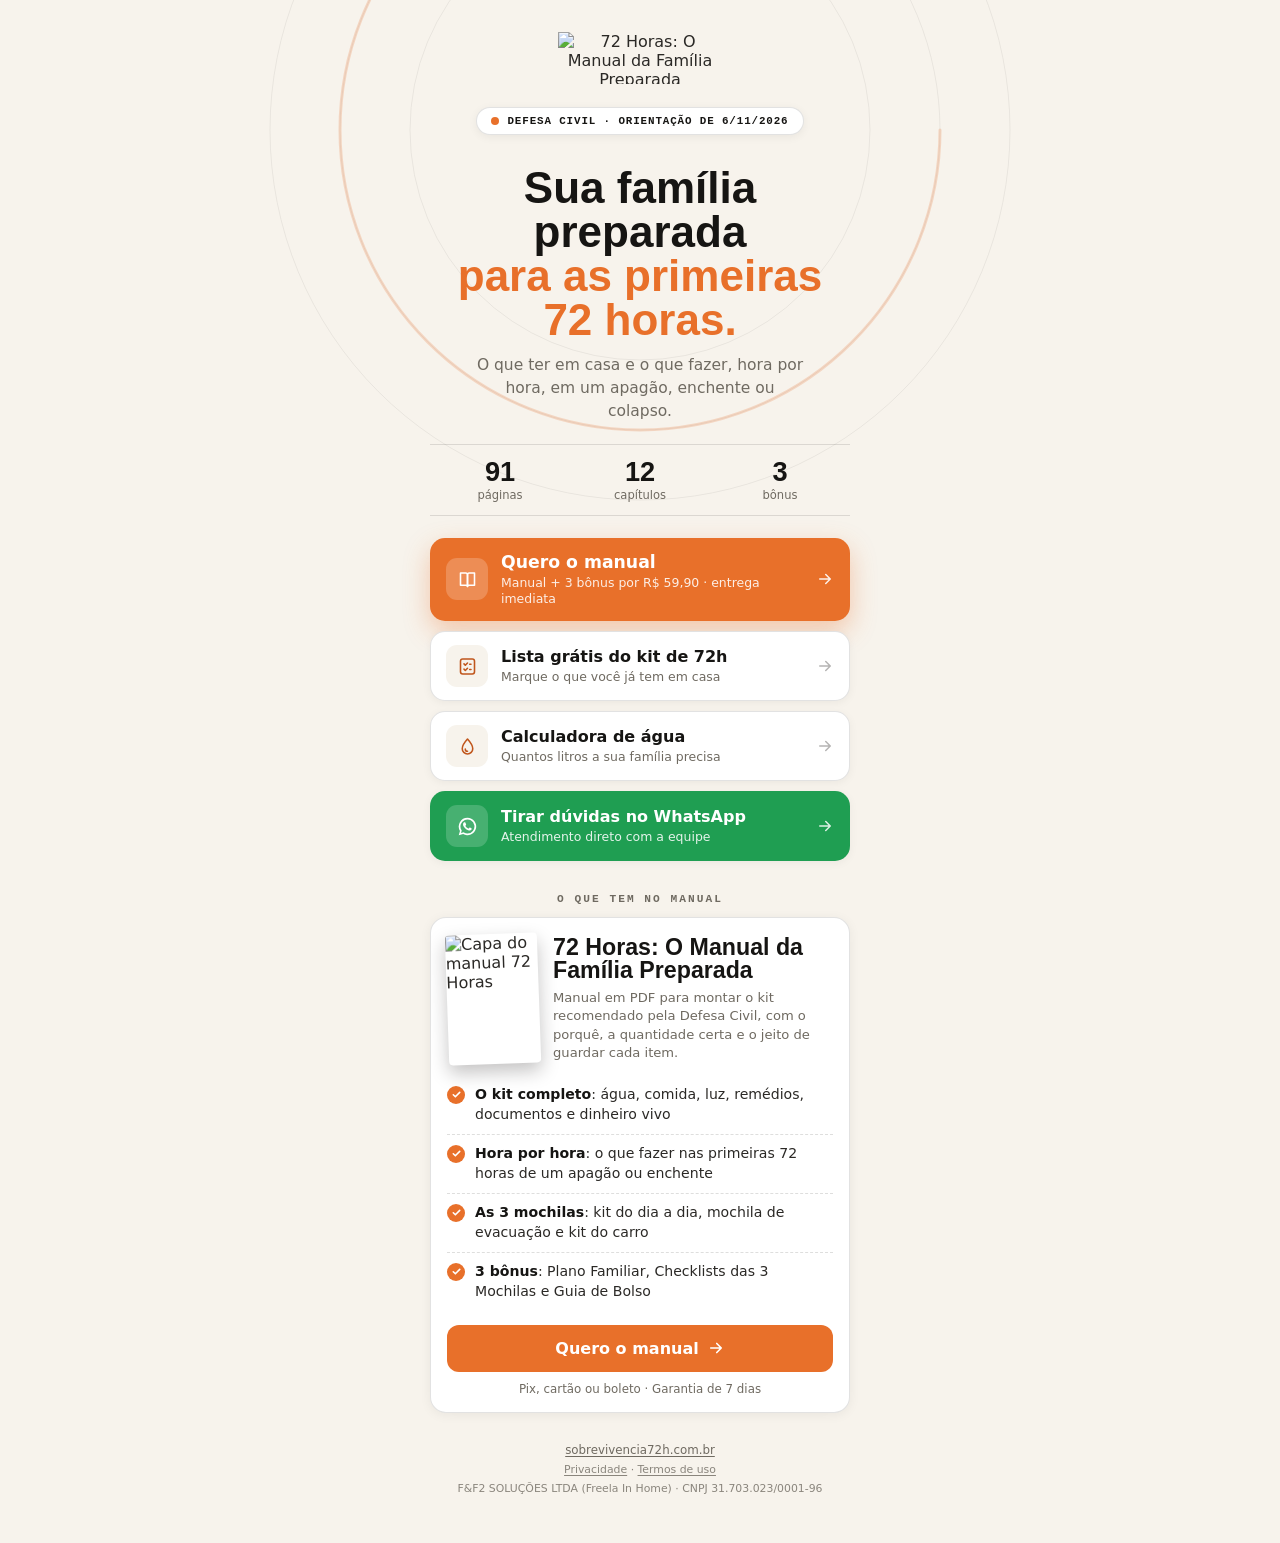
==== link/index.html @ 599320f1 "Atualiza gh-pages com nova pagina /link e assets atualizados" ====
<!doctype html>
<html lang="pt-BR">
<head>
<meta charset="utf-8">
<meta name="viewport" content="width=device-width, initial-scale=1, viewport-fit=cover">
<title>Link · 72 Horas: O Manual da Família Preparada</title>
<meta name="description" content="O manual que ensina sua família a montar o kit de emergência de 72 horas recomendado pela Defesa Civil e o que fazer em cada hora de um apagão ou enchente.">
<!-- noindex: página de destino da bio do Instagram, conteúdo curto e repetido do site.
     Indexar só criaria concorrência com a home. -->
<meta name="robots" content="noindex, follow">
<link rel="canonical" href="https://sobrevivencia72h.com.br/">
<meta name="theme-color" content="#F7F3EC">
<link rel="icon" href="assets/img/logo-icone-fundo.svg" type="image/svg+xml">
<link rel="apple-touch-icon" href="assets/img/icone-512.png">
<meta property="og:type" content="website">
<meta property="og:locale" content="pt_BR">
<meta property="og:title" content="72 Horas · O Manual da Família Preparada">
<meta property="og:description" content="Kit de emergência de 72 horas: o que ter em casa e o que fazer, hora por hora.">
<meta property="og:url" content="https://sobrevivencia72h.com.br/link">
<meta property="og:image" content="https://sobrevivencia72h.com.br/assets/img/og-imagem.png">
<link rel="preload" href="assets/fonts/BigShouldersDisplay-Black.woff2" as="font" type="font/woff2" crossorigin>
<link rel="preload" href="assets/fonts/IBMPlexSans-Regular.woff2" as="font" type="font/woff2" crossorigin>
<style>
@font-face { font-family: 'Big Shoulders Display'; font-weight: 900; font-display: swap; src: url(assets/fonts/BigShouldersDisplay-Black.woff2) format('woff2'); }
@font-face { font-family: 'Big Shoulders Display'; font-weight: 800; font-display: swap; src: url(assets/fonts/BigShouldersDisplay-ExtraBold.woff2) format('woff2'); }
@font-face { font-family: 'IBM Plex Sans'; font-weight: 400; font-display: swap; src: url(assets/fonts/IBMPlexSans-Regular.woff2) format('woff2'); }
@font-face { font-family: 'IBM Plex Sans'; font-weight: 600; font-display: swap; src: url(assets/fonts/IBMPlexSans-SemiBold.woff2) format('woff2'); }
@font-face { font-family: 'IBM Plex Sans'; font-weight: 700; font-display: swap; src: url(assets/fonts/IBMPlexSans-Bold.woff2) format('woff2'); }
@font-face { font-family: 'IBM Plex Mono'; font-weight: 600; font-display: swap; src: url(assets/fonts/IBMPlexMono-SemiBold.woff2) format('woff2'); }
:root {
  --tinta: #161513; --tinta2: #2b2926; --creme: #f7f3ec; --creme2: #eee7db; --branco: #fff;
  --linha: rgba(22,21,19,.12); --muted: #6f6a61; --suave: #a39c90;
  --laranja: #e8702a; --laranja-esc: #c0561c; --wa: #1f9e52;
  --f-tit: 'Big Shoulders Display', 'Arial Narrow', sans-serif;
  --f-txt: 'IBM Plex Sans', system-ui, -apple-system, 'Segoe UI', sans-serif;
  --f-mono: 'IBM Plex Mono', ui-monospace, monospace;
  --ease: cubic-bezier(.22,.61,.36,1);
}
*, *::before, *::after { box-sizing: border-box; }
html { -webkit-text-size-adjust: 100%; }
body { margin: 0; font-family: var(--f-txt); color: var(--tinta2); background: var(--creme); -webkit-font-smoothing: antialiased; overflow-x: hidden; }
img { display: block; max-width: 100%; }
a { color: inherit; text-decoration: none; }
ul { margin: 0; padding: 0; list-style: none; }
:focus-visible { outline: 3px solid var(--laranja); outline-offset: 3px; }

/* ---------- fundo: o anel de 72h do logo, como textura (decorativo) ---------- */
.fundo { position: fixed; inset: 0; z-index: 0; pointer-events: none; overflow: hidden; }
.fundo svg { position: absolute; width: 760px; height: 760px; left: 50%; top: -250px; transform: translateX(-50%); }
.fundo circle { fill: none; stroke: var(--tinta); opacity: .06; }
.fundo .arco { stroke: var(--laranja); opacity: .22; stroke-linecap: round; animation: gira 120s linear infinite; transform-origin: 380px 380px; }
@keyframes gira { to { transform: rotate(360deg); } }

/* ---------- coluna única, pensada para o celular ---------- */
.lk { position: relative; z-index: 1; width: min(100% - 32px, 420px); margin: 0 auto;
  padding: max(32px, env(safe-area-inset-top)) 0 max(40px, env(safe-area-inset-bottom)); }

/* ---------- cabeçalho ---------- */
.lk__head { text-align: center; }
.lk__logo { display: inline-block; }
.lk__logo img { height: 52px; width: auto; margin: 0 auto; }
.lk__selo { display: inline-flex; align-items: center; gap: 8px; margin-top: 18px; padding: 7px 14px; border-radius: 999px;
  background: var(--branco); border: 1px solid var(--linha); box-shadow: 0 2px 10px rgba(22,21,19,.06);
  font-family: var(--f-mono); font-size: .68rem; font-weight: 600; letter-spacing: .08em; text-transform: uppercase; color: var(--tinta); }
.lk__ponto { width: 8px; height: 8px; border-radius: 50%; background: var(--laranja); flex: none; animation: pulso 2s infinite; }
@keyframes pulso { 0% { box-shadow: 0 0 0 0 rgba(232,112,42,.6); } 70% { box-shadow: 0 0 0 9px rgba(232,112,42,0); } 100% { box-shadow: 0 0 0 0 rgba(232,112,42,0); } }
.lk__h1 { margin: 20px 0 0; font-family: var(--f-tit); font-weight: 900; font-size: clamp(2.2rem, 10vw, 2.75rem); line-height: 1; color: var(--tinta); }
.lk__h1 em { font-style: normal; color: var(--laranja); display: block; }
.lk__sub { margin: 12px auto 0; max-width: 34ch; font-size: .97rem; line-height: 1.5; color: var(--muted); }
.lk__nums { display: flex; margin-top: 20px; padding: 13px 0; border-top: 1px solid var(--linha); border-bottom: 1px solid var(--linha); }
.lk__nums li { flex: 1; display: flex; flex-direction: column; gap: 3px; }
.lk__nums b { font-family: var(--f-tit); font-weight: 900; font-size: 1.7rem; line-height: 1; color: var(--tinta); }
.lk__nums span { font-size: .72rem; color: var(--muted); }

/* ---------- contador (prazo real, o mesmo do site) ---------- */
.cd { margin-top: 22px; padding: 14px 16px 16px; border-radius: 16px; background: var(--tinta); color: #d9d2c5; text-align: center;
  box-shadow: 0 10px 28px rgba(22,21,19,.18); }
.cd__t { margin: 0 0 8px; font-family: var(--f-mono); font-size: .7rem; font-weight: 600; letter-spacing: .12em; text-transform: uppercase; color: var(--laranja); }
.cd__nums { display: flex; justify-content: center; align-items: flex-start; gap: 6px; }
.cd__nums span { display: flex; flex-direction: column; align-items: center; min-width: 64px; font-size: .68rem; color: var(--suave); }
.cd__nums b { font-family: var(--f-tit); font-weight: 900; font-size: 2.4rem; line-height: 1; color: var(--creme); font-variant-numeric: tabular-nums; }
.cd__nums i { font-style: normal; font-family: var(--f-tit); font-weight: 900; font-size: 2rem; line-height: 1.05; color: #4a463f; }
.cd__preco { margin: 10px 0 0; padding-top: 10px; border-top: 1px solid #34312c; font-size: .85rem; color: var(--suave); }
.cd__preco strong { font-family: var(--f-tit); font-weight: 900; font-size: 1.5rem; color: var(--creme); vertical-align: -2px; margin-left: 2px; }

/* ---------- botões estilo linktree ---------- */
.lk__links { display: flex; flex-direction: column; gap: 10px; margin-top: 22px; }
.lk__btn { display: flex; align-items: center; gap: 13px; min-height: 68px; padding: 13px 15px; border-radius: 15px;
  background: var(--branco); border: 1px solid var(--linha); box-shadow: 0 2px 10px rgba(22,21,19,.05);
  transition: transform .18s var(--ease), box-shadow .18s var(--ease); -webkit-tap-highlight-color: transparent; }
.lk__btn:hover { transform: translateY(-2px); box-shadow: 0 10px 24px rgba(22,21,19,.1); }
.lk__btn:active { transform: scale(.985); }
.lk__ic { flex: none; display: grid; place-items: center; width: 42px; height: 42px; border-radius: 11px; background: var(--creme); color: var(--laranja-esc); }
.lk__ic svg { width: 21px; height: 21px; fill: none; stroke: currentColor; stroke-width: 1.8; stroke-linecap: round; stroke-linejoin: round; }
.lk__ic .cheio { fill: currentColor; stroke: none; }
.lk__txt { flex: 1; min-width: 0; display: flex; flex-direction: column; gap: 2px; text-align: left; }
.lk__txt b { font-size: 1rem; font-weight: 700; line-height: 1.2; color: var(--tinta); }
.lk__txt small { font-size: .78rem; line-height: 1.3; color: var(--muted); }
.lk__go { flex: none; width: 18px; height: 18px; fill: none; stroke: currentColor; stroke-width: 2; stroke-linecap: round; stroke-linejoin: round; opacity: .35; transition: .18s var(--ease); }
.lk__btn:hover .lk__go { opacity: .9; transform: translateX(2px); }
/* principal: laranja da marca */
.lk__btn--pri { background: var(--laranja); border-color: transparent; box-shadow: 0 10px 26px rgba(232,112,42,.35); }
.lk__btn--pri:hover { background: var(--laranja-esc); box-shadow: 0 14px 30px rgba(192,86,28,.35); }
.lk__btn--pri .lk__ic { background: rgba(255,255,255,.2); color: #fff; }
.lk__btn--pri .lk__txt b { color: #fff; font-size: 1.08rem; }
.lk__btn--pri .lk__txt small { color: rgba(255,255,255,.88); }
.lk__btn--pri .lk__go { color: #fff; opacity: .9; }
/* WhatsApp: verde escurecido para manter contraste com o texto branco */
.lk__btn--wa { background: var(--wa); border-color: transparent; }
.lk__btn--wa .lk__ic { background: rgba(255,255,255,.18); color: #fff; }
.lk__btn--wa .lk__txt b { color: #fff; }
.lk__btn--wa .lk__txt small { color: rgba(255,255,255,.88); }
.lk__btn--wa .lk__go { color: #fff; opacity: .85; }

/* ---------- cartão do manual (resumo do conteúdo) ---------- */
.lk__h2 { margin: 32px 0 0; font-family: var(--f-mono); font-size: .7rem; font-weight: 600; letter-spacing: .18em; text-transform: uppercase; color: var(--muted); text-align: center; }
.card { margin-top: 12px; overflow: hidden; border-radius: 16px; background: var(--branco); border: 1px solid var(--linha); box-shadow: 0 2px 12px rgba(22,21,19,.06); }
.card__topo { display: flex; gap: 14px; align-items: center; padding: 16px 16px 4px; }
.card__capa { flex: none; width: 92px; height: auto; aspect-ratio: 480 / 678; border-radius: 4px; box-shadow: 0 8px 18px rgba(22,21,19,.25); transform: rotate(-2deg); }
.card__t { margin: 0; font-family: var(--f-tit); font-weight: 900; font-size: 1.45rem; line-height: 1.02; color: var(--tinta); }
.card__s { margin: 6px 0 0; font-size: .82rem; line-height: 1.4; color: var(--muted); }
.card__lista { padding: 8px 16px 4px; }
.card__lista li { display: flex; gap: 10px; align-items: flex-start; padding: 9px 0; border-top: 1px dashed rgba(22,21,19,.14); font-size: .88rem; line-height: 1.42; }
.card__lista li:first-child { border-top: 0; }
.card__lista li::before { content: ''; flex: none; width: 18px; height: 18px; margin-top: 1px; border-radius: 50%; background: var(--laranja)
  url("data:image/svg+xml,%3Csvg xmlns='http://www.w3.org/2000/svg' viewBox='0 0 24 24' fill='none' stroke='white' stroke-width='3.5' stroke-linecap='round' stroke-linejoin='round'%3E%3Cpath d='M5 12.5l4.5 4.5L19 7.5'/%3E%3C/svg%3E") center / 11px no-repeat; }
.card__lista strong { color: var(--tinta); }
.card__go { display: flex; align-items: center; justify-content: center; gap: 8px; margin: 10px 16px 16px; padding: 14px; border-radius: 12px;
  background: var(--laranja); color: #fff; font-weight: 700; font-size: 1rem; transition: background .18s var(--ease); }
.card__go:hover { background: var(--laranja-esc); }
.card__go svg { width: 18px; height: 18px; fill: none; stroke: currentColor; stroke-width: 2.2; stroke-linecap: round; stroke-linejoin: round; }
.card__garantia { margin: -6px 16px 16px; text-align: center; font-size: .74rem; color: var(--muted); }

/* ---------- rodapé ---------- */
.lk__foot { margin-top: 30px; text-align: center; font-size: .74rem; color: var(--muted); }
.lk__foot p { margin: 0 0 6px; }
.lk__foot a { text-decoration: underline; text-underline-offset: 2px; }
.lk__foot .sm { opacity: .8; font-size: .68rem; }

@media (prefers-reduced-motion: reduce) {
  .fundo .arco, .lk__ponto { animation: none; }
  .lk__btn, .lk__go { transition: none; }
  .lk__btn:hover { transform: none; }
}
</style>
</head>
<body>

<div class="fundo" aria-hidden="true">
  <svg viewBox="0 0 760 760">
    <circle cx="380" cy="380" r="370" stroke-width="1"/>
    <circle cx="380" cy="380" r="300" stroke-width="1"/>
    <circle cx="380" cy="380" r="230" stroke-width="1"/>
    <circle class="arco" cx="380" cy="380" r="300" stroke-width="3" stroke-dasharray="1414 471"/>
  </svg>
</div>

<main class="lk">

  <header class="lk__head">
    <a class="lk__logo" href="./?utm_source=instagram&amp;utm_medium=bio&amp;utm_campaign=link" aria-label="72 Horas, página inicial">
      <img src="assets/img/logo-horizontal-claro.svg" alt="72 Horas: O Manual da Família Preparada" width="379" height="120">
    </a>
    <br>
    <p class="lk__selo"><span class="lk__ponto"></span>Defesa Civil · orientação de 6/11/2026</p>
    <h1 class="lk__h1">Sua família preparada <em>para as primeiras 72 horas.</em></h1>
    <p class="lk__sub">O que ter em casa e o que fazer, hora por hora, em um apagão, enchente ou colapso.</p>
    <ul class="lk__nums">
      <li><b>91</b><span>páginas</span></li>
      <li><b>12</b><span>capítulos</span></li>
      <li><b>3</b><span>bônus</span></li>
    </ul>
  </header>

  <div class="cd" id="contador" hidden>
    <p class="cd__t">O preço de lançamento termina em</p>
    <div class="cd__nums" role="timer" aria-live="off">
      <span><b id="cd-h">72</b>horas</span><i>:</i><span><b id="cd-m">00</b>min</span><i>:</i><span><b id="cd-s">00</b>seg</span>
    </div>
    <p class="cd__preco"><span id="preco-de">de <s>R$ 59,90</s> por</span> R$ <strong data-preco>39,90</strong></p>
  </div>

  <nav class="lk__links" aria-label="Links">
    <a class="lk__btn lk__btn--pri" href="./?utm_source=instagram&amp;utm_medium=bio&amp;utm_campaign=link#oferta">
      <span class="lk__ic" aria-hidden="true"><svg viewBox="0 0 24 24"><path d="M4 4.5h6a2 2 0 0 1 2 2V20a1.5 1.5 0 0 0-1.5-1.5H4z"/><path d="M20 4.5h-6a2 2 0 0 0-2 2V20a1.5 1.5 0 0 1 1.5-1.5H20z"/></svg></span>
      <span class="lk__txt"><b>Quero o manual</b><small>Manual + 3 bônus por R$ <span data-preco>39,90</span> · entrega imediata</small></span>
      <svg class="lk__go" viewBox="0 0 24 24" aria-hidden="true"><path d="M5 12h14M13 6l6 6-6 6"/></svg>
    </a>

    <a class="lk__btn" href="./?utm_source=instagram&amp;utm_medium=bio&amp;utm_campaign=link#lista">
      <span class="lk__ic" aria-hidden="true"><svg viewBox="0 0 24 24"><rect x="4" y="3.5" width="16" height="17" rx="2.5"/><path d="m8 9 1.5 1.5L12 8M8 15l1.5 1.5L12 14M14.5 9.5H16M14.5 15.5H16"/></svg></span>
      <span class="lk__txt"><b>Lista grátis do kit de 72h</b><small>Marque o que você já tem em casa</small></span>
      <svg class="lk__go" viewBox="0 0 24 24" aria-hidden="true"><path d="M5 12h14M13 6l6 6-6 6"/></svg>
    </a>

    <a class="lk__btn" href="./?utm_source=instagram&amp;utm_medium=bio&amp;utm_campaign=link#agua">
      <span class="lk__ic" aria-hidden="true"><svg viewBox="0 0 24 24"><path d="M12 3.5s-6 6.6-6 11a6 6 0 0 0 12 0c0-4.4-6-11-6-11Z"/><path d="M9.5 15a2.5 2.5 0 0 0 2.5 2.5"/></svg></span>
      <span class="lk__txt"><b>Calculadora de água</b><small>Quantos litros a sua família precisa</small></span>
      <svg class="lk__go" viewBox="0 0 24 24" aria-hidden="true"><path d="M5 12h14M13 6l6 6-6 6"/></svg>
    </a>

    <a class="lk__btn lk__btn--wa" href="https://wa.me/5548991657775?text=Ol%C3%A1!%20Vim%20pelo%20Instagram%20e%20tenho%20uma%20d%C3%BAvida%20sobre%20o%20manual%2072%20Horas." target="_blank" rel="noopener">
      <span class="lk__ic" aria-hidden="true"><svg viewBox="0 0 24 24"><path class="cheio" d="M12 2a10 10 0 0 0-8.6 15.1L2 22l5-1.3A10 10 0 1 0 12 2Zm0 18a8 8 0 0 1-4.1-1.1l-.3-.2-3 .8.8-2.9-.2-.3A8 8 0 1 1 12 20Zm4.4-6c-.2-.1-1.4-.7-1.6-.8-.2-.1-.4-.1-.6.1l-.8 1c-.1.2-.3.2-.5.1a6.5 6.5 0 0 1-1.9-1.2 7.3 7.3 0 0 1-1.4-1.7c-.1-.2 0-.4.1-.5l.4-.5c.1-.2.2-.3.3-.5 0-.2 0-.3 0-.5l-.8-1.9c-.2-.5-.4-.4-.6-.4h-.5c-.2 0-.5.1-.7.3-.2.3-.9.9-.9 2.1 0 1.2.9 2.4 1 2.6.1.2 1.7 2.7 4.2 3.8.6.3 1 .4 1.4.5.6.2 1.1.2 1.5.1.5-.1 1.4-.6 1.6-1.1.2-.6.2-1 .1-1.1Z"/></svg></span>
      <span class="lk__txt"><b>Tirar dúvidas no WhatsApp</b><small>Atendimento direto com a equipe</small></span>
      <svg class="lk__go" viewBox="0 0 24 24" aria-hidden="true"><path d="M5 12h14M13 6l6 6-6 6"/></svg>
    </a>
  </nav>

  <h2 class="lk__h2">O que tem no manual</h2>
  <section class="card" aria-label="Resumo do manual">
    <div class="card__topo">
      <img class="card__capa" src="assets/img/manual-capa-p.webp" alt="Capa do manual 72 Horas" width="480" height="678" loading="lazy">
      <div>
        <p class="card__t">72 Horas: O Manual da Família Preparada</p>
        <p class="card__s">Manual em PDF para montar o kit recomendado pela Defesa Civil, com o porquê, a quantidade certa e o jeito de guardar cada item.</p>
      </div>
    </div>
    <ul class="card__lista">
      <li><span><strong>O kit completo</strong>: água, comida, luz, remédios, documentos e dinheiro vivo</span></li>
      <li><span><strong>Hora por hora</strong>: o que fazer nas primeiras 72 horas de um apagão ou enchente</span></li>
      <li><span><strong>As 3 mochilas</strong>: kit do dia a dia, mochila de evacuação e kit do carro</span></li>
      <li><span><strong>3 bônus</strong>: Plano Familiar, Checklists das 3 Mochilas e Guia de Bolso</span></li>
    </ul>
    <a class="card__go" href="./?utm_source=instagram&amp;utm_medium=bio&amp;utm_campaign=link-card#oferta">
      Quero o manual
      <svg viewBox="0 0 24 24" aria-hidden="true"><path d="M5 12h14M13 6l6 6-6 6"/></svg>
    </a>
    <p class="card__garantia">Pix, cartão ou boleto · Garantia de 7 dias</p>
  </section>

  <footer class="lk__foot">
    <p><a href="./?utm_source=instagram&amp;utm_medium=bio&amp;utm_campaign=link">sobrevivencia72h.com.br</a></p>
    <p class="sm"><a href="politica-de-privacidade.html">Privacidade</a> · <a href="termos-de-uso.html">Termos de uso</a></p>
    <p class="sm">F&amp;F2 SOLUÇÕES LTDA (Freela In Home) · CNPJ 31.703.023/0001-96</p>
  </footer>
</main>

<script>
/* Mesmo prazo real do site: preço e fim da oferta vêm de api/oferta.php. */
(function () {
  'use strict';
  var box = document.getElementById('contador');
  function preco(v) {
    Array.prototype.forEach.call(document.querySelectorAll('[data-preco]'), function (el) { el.textContent = v; });
    document.getElementById('preco-de').hidden = v === '59,90';
  }
  function dois(n) { return String(n).padStart(2, '0'); }
  fetch('api/oferta.php', { cache: 'no-store' })
    .then(function (r) { if (!r.ok) throw 0; return r.json(); })
    .then(function (d) {
      preco(String(d.preco).replace('.', ','));
      if (!d.fim) return;
      var fim = d.fim * 1000;
      var ajuste = d.agora ? d.agora * 1000 - Date.now() : 0; /* corrige relógio errado do celular */
      box.hidden = false;
      (function tick() {
        var resta = fim - (Date.now() + ajuste);
        if (resta <= 0) { box.hidden = true; preco('59,90'); return; }
        document.getElementById('cd-h').textContent = dois(Math.floor(resta / 3600000));
        document.getElementById('cd-m').textContent = dois(Math.floor(resta % 3600000 / 60000));
        document.getElementById('cd-s').textContent = dois(Math.floor(resta % 60000 / 1000));
        setTimeout(tick, 1000);
      })();
    })
    .catch(function () { /* sem PHP (prévia): mantém o preço do HTML e o contador escondido */ });
})();
</script>
</body>
</html>
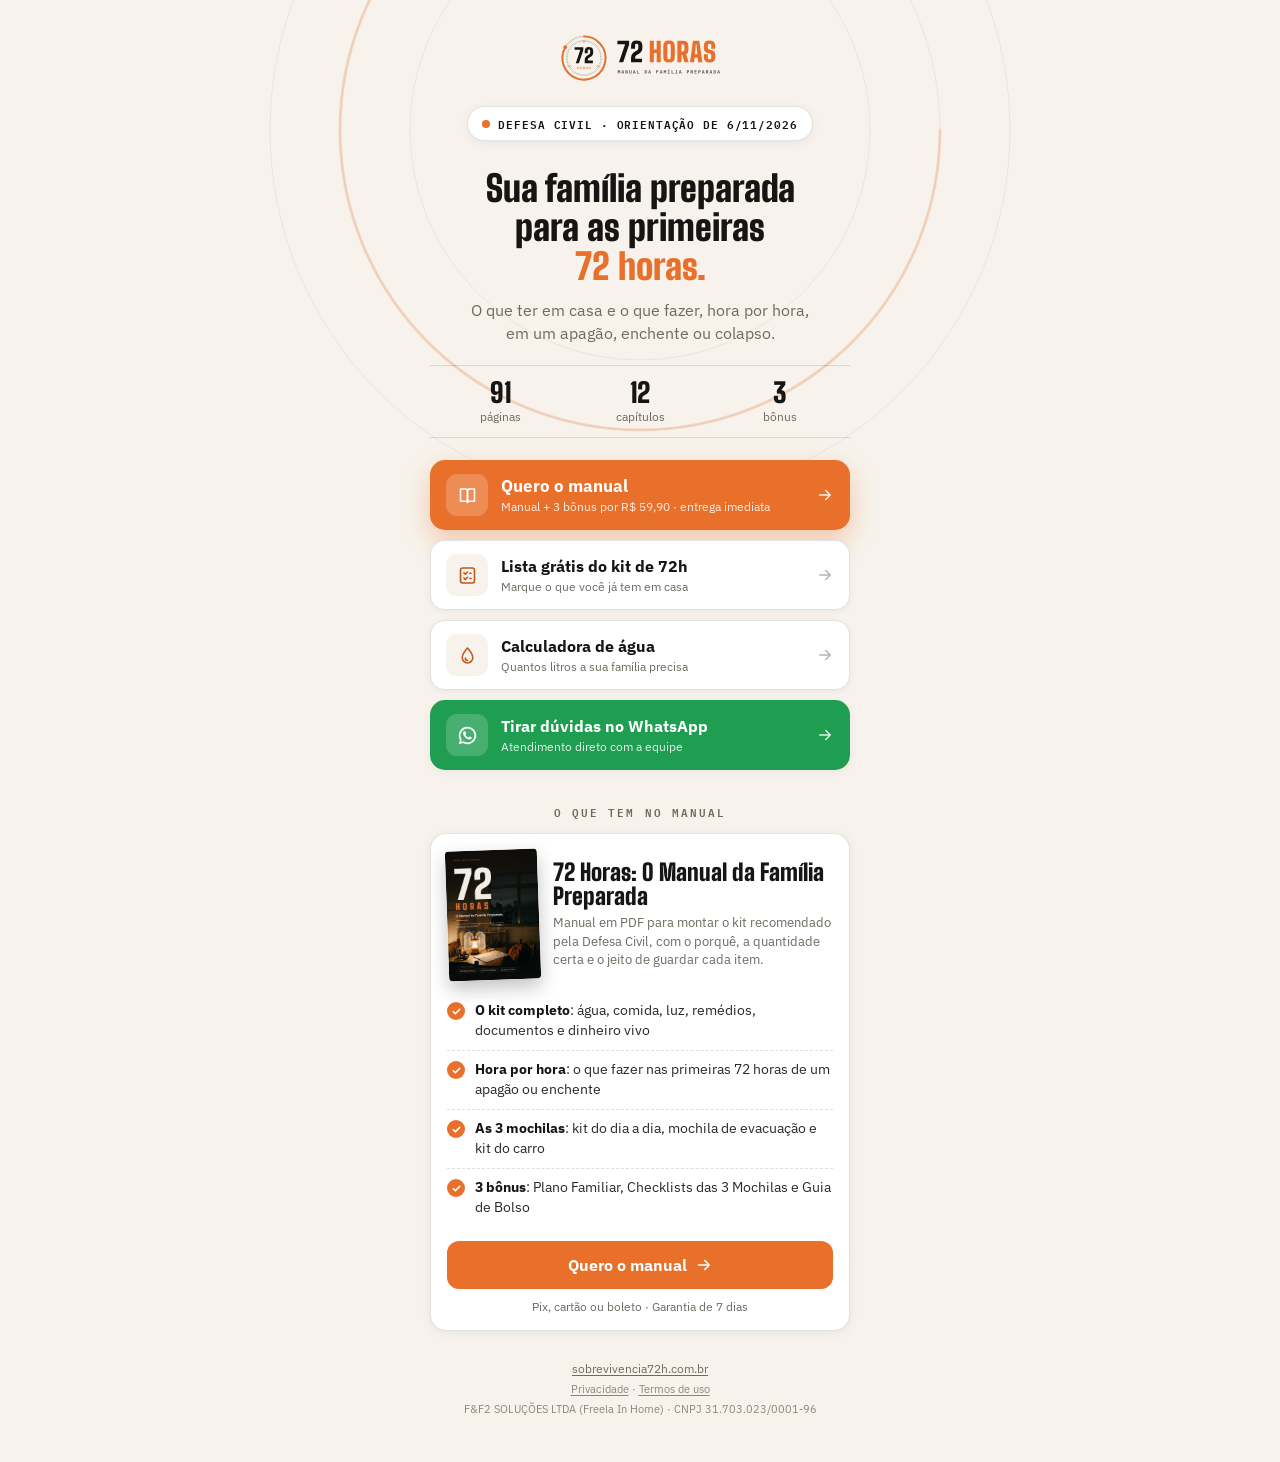
==== commit 1d22a36d: "Ajusta titulo para 3 linhas e corrige caminhos de assets em /link" ====
--- a/link/index.html
+++ b/link/index.html
@@ -10,23 +10,23 @@
 <meta name="robots" content="noindex, follow">
 <link rel="canonical" href="https://sobrevivencia72h.com.br/">
 <meta name="theme-color" content="#F7F3EC">
-<link rel="icon" href="assets/img/logo-icone-fundo.svg" type="image/svg+xml">
-<link rel="apple-touch-icon" href="assets/img/icone-512.png">
+<link rel="icon" href="../assets/img/logo-icone-fundo.svg" type="image/svg+xml">
+<link rel="apple-touch-icon" href="../assets/img/icone-512.png">
 <meta property="og:type" content="website">
 <meta property="og:locale" content="pt_BR">
 <meta property="og:title" content="72 Horas · O Manual da Família Preparada">
 <meta property="og:description" content="Kit de emergência de 72 horas: o que ter em casa e o que fazer, hora por hora.">
 <meta property="og:url" content="https://sobrevivencia72h.com.br/link">
 <meta property="og:image" content="https://sobrevivencia72h.com.br/assets/img/og-imagem.png">
-<link rel="preload" href="assets/fonts/BigShouldersDisplay-Black.woff2" as="font" type="font/woff2" crossorigin>
-<link rel="preload" href="assets/fonts/IBMPlexSans-Regular.woff2" as="font" type="font/woff2" crossorigin>
+<link rel="preload" href="../assets/fonts/BigShouldersDisplay-Black.woff2" as="font" type="font/woff2" crossorigin>
+<link rel="preload" href="../assets/fonts/IBMPlexSans-Regular.woff2" as="font" type="font/woff2" crossorigin>
 <style>
-@font-face { font-family: 'Big Shoulders Display'; font-weight: 900; font-display: swap; src: url(assets/fonts/BigShouldersDisplay-Black.woff2) format('woff2'); }
-@font-face { font-family: 'Big Shoulders Display'; font-weight: 800; font-display: swap; src: url(assets/fonts/BigShouldersDisplay-ExtraBold.woff2) format('woff2'); }
-@font-face { font-family: 'IBM Plex Sans'; font-weight: 400; font-display: swap; src: url(assets/fonts/IBMPlexSans-Regular.woff2) format('woff2'); }
-@font-face { font-family: 'IBM Plex Sans'; font-weight: 600; font-display: swap; src: url(assets/fonts/IBMPlexSans-SemiBold.woff2) format('woff2'); }
-@font-face { font-family: 'IBM Plex Sans'; font-weight: 700; font-display: swap; src: url(assets/fonts/IBMPlexSans-Bold.woff2) format('woff2'); }
-@font-face { font-family: 'IBM Plex Mono'; font-weight: 600; font-display: swap; src: url(assets/fonts/IBMPlexMono-SemiBold.woff2) format('woff2'); }
+@font-face { font-family: 'Big Shoulders Display'; font-weight: 900; font-display: swap; src: url(../assets/fonts/BigShouldersDisplay-Black.woff2) format('woff2'); }
+@font-face { font-family: 'Big Shoulders Display'; font-weight: 800; font-display: swap; src: url(../assets/fonts/BigShouldersDisplay-ExtraBold.woff2) format('woff2'); }
+@font-face { font-family: 'IBM Plex Sans'; font-weight: 400; font-display: swap; src: url(../assets/fonts/IBMPlexSans-Regular.woff2) format('woff2'); }
+@font-face { font-family: 'IBM Plex Sans'; font-weight: 600; font-display: swap; src: url(../assets/fonts/IBMPlexSans-SemiBold.woff2) format('woff2'); }
+@font-face { font-family: 'IBM Plex Sans'; font-weight: 700; font-display: swap; src: url(../assets/fonts/IBMPlexSans-Bold.woff2) format('woff2'); }
+@font-face { font-family: 'IBM Plex Mono'; font-weight: 600; font-display: swap; src: url(../assets/fonts/IBMPlexMono-SemiBold.woff2) format('woff2'); }
 :root {
   --tinta: #161513; --tinta2: #2b2926; --creme: #f7f3ec; --creme2: #eee7db; --branco: #fff;
   --linha: rgba(22,21,19,.12); --muted: #6f6a61; --suave: #a39c90;
@@ -64,7 +64,8 @@
   font-family: var(--f-mono); font-size: .68rem; font-weight: 600; letter-spacing: .08em; text-transform: uppercase; color: var(--tinta); }
 .lk__ponto { width: 8px; height: 8px; border-radius: 50%; background: var(--laranja); flex: none; animation: pulso 2s infinite; }
 @keyframes pulso { 0% { box-shadow: 0 0 0 0 rgba(232,112,42,.6); } 70% { box-shadow: 0 0 0 9px rgba(232,112,42,0); } 100% { box-shadow: 0 0 0 0 rgba(232,112,42,0); } }
-.lk__h1 { margin: 20px 0 0; font-family: var(--f-tit); font-weight: 900; font-size: clamp(2.2rem, 10vw, 2.75rem); line-height: 1; color: var(--tinta); }
+.lk__h1 { margin: 18px 0 0; font-family: var(--f-tit); font-weight: 900; font-size: clamp(1.8rem, 7.6vw, 2.25rem); line-height: 1.08; color: var(--tinta); }
+.lk__h1 span { display: block; }
 .lk__h1 em { font-style: normal; color: var(--laranja); display: block; }
 .lk__sub { margin: 12px auto 0; max-width: 34ch; font-size: .97rem; line-height: 1.5; color: var(--muted); }
 .lk__nums { display: flex; margin-top: 20px; padding: 13px 0; border-top: 1px solid var(--linha); border-bottom: 1px solid var(--linha); }
@@ -159,11 +160,15 @@
 
   <header class="lk__head">
     <a class="lk__logo" href="./?utm_source=instagram&amp;utm_medium=bio&amp;utm_campaign=link" aria-label="72 Horas, página inicial">
-      <img src="assets/img/logo-horizontal-claro.svg" alt="72 Horas: O Manual da Família Preparada" width="379" height="120">
+      <img src="../assets/img/logo-horizontal-claro.svg" alt="72 Horas: O Manual da Família Preparada" width="379" height="120">
     </a>
     <br>
     <p class="lk__selo"><span class="lk__ponto"></span>Defesa Civil · orientação de 6/11/2026</p>
-    <h1 class="lk__h1">Sua família preparada <em>para as primeiras 72 horas.</em></h1>
+    <h1 class="lk__h1">
+      <span>Sua família preparada</span>
+      <span>para as primeiras</span>
+      <em>72 horas.</em>
+    </h1>
     <p class="lk__sub">O que ter em casa e o que fazer, hora por hora, em um apagão, enchente ou colapso.</p>
     <ul class="lk__nums">
       <li><b>91</b><span>páginas</span></li>
@@ -209,7 +214,7 @@
   <h2 class="lk__h2">O que tem no manual</h2>
   <section class="card" aria-label="Resumo do manual">
     <div class="card__topo">
-      <img class="card__capa" src="assets/img/manual-capa-p.webp" alt="Capa do manual 72 Horas" width="480" height="678" loading="lazy">
+      <img class="card__capa" src="../assets/img/manual-capa-p.webp" alt="Capa do manual 72 Horas" width="480" height="678" loading="lazy">
       <div>
         <p class="card__t">72 Horas: O Manual da Família Preparada</p>
         <p class="card__s">Manual em PDF para montar o kit recomendado pela Defesa Civil, com o porquê, a quantidade certa e o jeito de guardar cada item.</p>
@@ -245,7 +250,7 @@
     document.getElementById('preco-de').hidden = v === '59,90';
   }
   function dois(n) { return String(n).padStart(2, '0'); }
-  fetch('api/oferta.php', { cache: 'no-store' })
+  fetch('../api/oferta.php', { cache: 'no-store' })
     .then(function (r) { if (!r.ok) throw 0; return r.json(); })
     .then(function (d) {
       preco(String(d.preco).replace('.', ','));
